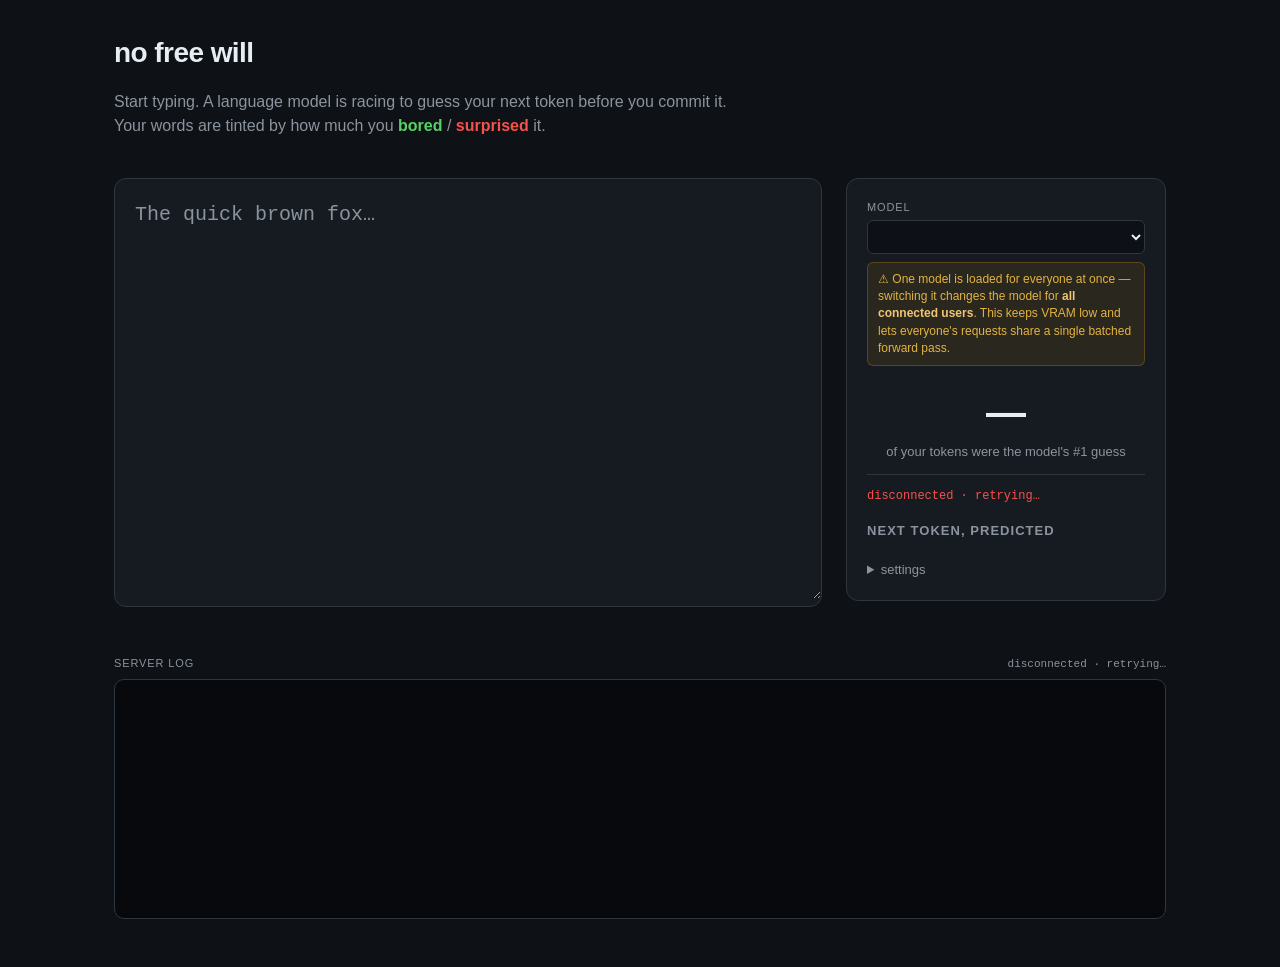
==== static/index.html @ 38d9404d "Batch inference, per-model quant, live log terminal, UX fixes Inference / serving: - Dynamic batchin" ====
<!DOCTYPE html>
<html lang="en">
<head>
  <meta charset="utf-8" />
  <meta name="viewport" content="width=device-width, initial-scale=1" />
  <title>no free will · the model predicts you</title>
  <link rel="stylesheet" href="style.css" />
</head>
<body>
  <header>
    <h1>no free will</h1>
    <p class="tagline">
      Start typing. A language model is racing to guess your next token before
      you commit it. Your words are tinted by how much you
      <span class="legend green">bored</span> /
      <span class="legend red">surprised</span> it.
    </p>
  </header>

  <main>
    <section class="editor-wrap">
      <!-- backdrop renders colored tokens + the ghost prediction;
           the textarea on top has transparent text but a visible caret. -->
      <div id="backdrop" aria-hidden="true"><span id="highlights"></span><span id="ghost"></span></div>
      <textarea id="input" spellcheck="false" autocomplete="off"
                placeholder="The quick brown fox…"></textarea>
    </section>

    <aside class="panel">
      <label class="model-picker">
        <span>model</span>
        <select id="model"></select>
      </label>
      <p class="model-warning">
        ⚠ One model is loaded for everyone at once — switching it changes the
        model for <strong>all connected users</strong>. This keeps VRAM low and
        lets everyone's requests share a single batched forward pass.
      </p>

      <div class="stat">
        <div class="stat-big"><span id="accuracy">—</span></div>
        <div class="stat-label">of your tokens were the model's #1 guess</div>
      </div>

      <div class="status" id="status">connecting…</div>

      <h2>Next token, predicted</h2>
      <ol id="predictions" class="predictions"></ol>

      <details class="settings">
        <summary>settings</summary>
        <label>show top
          <input id="topk" type="number" min="1" max="40" value="10" /> guesses
        </label>
      </details>
    </aside>
  </main>

  <section class="logs">
    <div class="logs-bar">
      <span>server log</span>
      <span class="logs-status" id="logstatus">connecting…</span>
    </div>
    <pre id="logterm" class="logterm" aria-live="off"></pre>
  </section>

  <script src="app.js"></script>
</body>
</html>
---- static/style.css ----
:root {
  --bg: #0e1116;
  --panel: #161b22;
  --fg: #e6edf3;
  --muted: #8b949e;
  --accent: #58a6ff;
  --mono: "SF Mono", "JetBrains Mono", "Fira Code", Menlo, Consolas, monospace;
  /* The editor + backdrop MUST share these exactly or the overlay drifts. */
  --editor-font: var(--mono);
  --editor-size: 20px;
  --editor-line: 1.6;
  --editor-pad: 20px;
}

* { box-sizing: border-box; }

body {
  margin: 0;
  background: var(--bg);
  color: var(--fg);
  font-family: -apple-system, BlinkMacSystemFont, "Segoe UI", Roboto, sans-serif;
  line-height: 1.5;
}

header {
  max-width: 1100px;
  margin: 0 auto;
  padding: 32px 24px 8px;
}

h1 {
  margin: 0;
  font-size: 28px;
  letter-spacing: -0.02em;
}

.tagline { color: var(--muted); max-width: 70ch; }
.legend { font-weight: 600; }
.legend.green { color: #56d364; }
.legend.red { color: #f85149; }

main {
  max-width: 1100px;
  margin: 0 auto;
  padding: 16px 24px 48px;
  display: grid;
  grid-template-columns: 1fr 320px;
  gap: 24px;
  align-items: start;
}

@media (max-width: 820px) {
  main { grid-template-columns: 1fr; }
}

/* --- editor: textarea stacked exactly over a styled backdrop --- */
.editor-wrap {
  position: relative;
  background: var(--panel);
  border: 1px solid #30363d;
  border-radius: 12px;
  min-height: 420px;
}

#backdrop, #input {
  margin: 0;
  border: 0;
  width: 100%;
  min-height: 420px;
  padding: var(--editor-pad);
  font-family: var(--editor-font);
  font-size: var(--editor-size);
  line-height: var(--editor-line);
  white-space: pre-wrap;
  overflow-wrap: break-word;
  word-break: break-word;
  letter-spacing: normal;
  tab-size: 4;
}

#backdrop {
  position: absolute;
  inset: 0;
  color: var(--fg);
  pointer-events: none;
  overflow: hidden;
}

#input {
  position: relative;
  background: transparent;
  color: transparent;
  caret-color: var(--accent);
  resize: vertical;
  outline: none;
}
#input::placeholder { color: var(--muted); }

#ghost { color: var(--muted); opacity: 0.55; }
#ghost::before { content: ""; }

/* Each token is an inline span with a surprisal-colored *background* chip
   (set from JS). A faint inset line on the left edge delineates every token
   boundary — including subword splits — without changing layout (no
   padding/border), so the backdrop stays aligned with the textarea caret. */
.tok {
  border-radius: 2px;
  box-shadow: inset 1px 0 0 rgba(230, 237, 243, 0.16);
}

/* --- side panel --- */
.panel {
  background: var(--panel);
  border: 1px solid #30363d;
  border-radius: 12px;
  padding: 20px;
  position: sticky;
  top: 16px;
}

.model-picker { display: block; margin-bottom: 8px; }
.model-warning {
  margin: 0 0 16px;
  padding: 8px 10px;
  font-size: 12px;
  line-height: 1.45;
  color: #e3b341;
  background: rgba(187, 128, 9, 0.12);
  border: 1px solid rgba(187, 128, 9, 0.35);
  border-radius: 6px;
}
.model-warning strong { color: #f0c674; }
.model-picker span { display: block; font-size: 11px; text-transform: uppercase; letter-spacing: 0.08em; color: var(--muted); margin-bottom: 4px; }
#model {
  width: 100%;
  background: #0d1117;
  color: var(--fg);
  border: 1px solid #30363d;
  border-radius: 6px;
  padding: 7px 8px;
  font-size: 14px;
  font-family: var(--mono);
}

.stat { text-align: center; padding-bottom: 12px; border-bottom: 1px solid #30363d; }
.stat-big { font-size: 40px; font-weight: 700; font-variant-numeric: tabular-nums; }
.stat-label { color: var(--muted); font-size: 13px; }

.status { font-size: 12px; color: var(--muted); margin: 12px 0; font-family: var(--mono); }
.status.ok { color: #56d364; }
.status.err { color: #f85149; }

h2 { font-size: 13px; text-transform: uppercase; letter-spacing: 0.08em; color: var(--muted); margin: 16px 0 8px; }

.predictions { list-style: none; margin: 0; padding: 0; }
.predictions li {
  position: relative;
  display: flex;
  justify-content: space-between;
  gap: 8px;
  padding: 5px 8px;
  border-radius: 6px;
  font-family: var(--mono);
  font-size: 14px;
  overflow: hidden;
}
.predictions li .bar {
  position: absolute;
  inset: 0 auto 0 0;
  background: rgba(88, 166, 255, 0.18);
  z-index: 0;
}
.predictions li .tokname,
.predictions li .prob { position: relative; z-index: 1; }
.predictions li .tokname { white-space: pre; }
.predictions li .prob { color: var(--muted); font-variant-numeric: tabular-nums; }
.predictions li:first-child .bar { background: rgba(86, 211, 100, 0.22); }

.settings { margin-top: 20px; color: var(--muted); font-size: 13px; }
.settings input { width: 56px; background: #0d1117; color: var(--fg); border: 1px solid #30363d; border-radius: 4px; padding: 2px 4px; }

/* --- live server-log terminal below the editor --- */
.logs {
  max-width: 1100px;
  margin: 0 auto 48px;
  padding: 0 24px;
}
.logs-bar {
  display: flex;
  justify-content: space-between;
  align-items: baseline;
  font-size: 11px;
  text-transform: uppercase;
  letter-spacing: 0.08em;
  color: var(--muted);
  margin-bottom: 6px;
}
.logs-status { text-transform: none; letter-spacing: normal; font-family: var(--mono); }
.logterm {
  margin: 0;
  height: 240px;
  overflow-y: auto;
  background: #07090d;
  border: 1px solid #30363d;
  border-radius: 10px;
  padding: 12px 14px;
  font-family: var(--mono);
  font-size: 12px;
  line-height: 1.45;
  color: #8ddb9b;
  white-space: pre-wrap;
  word-break: break-word;
  tab-size: 8;
}
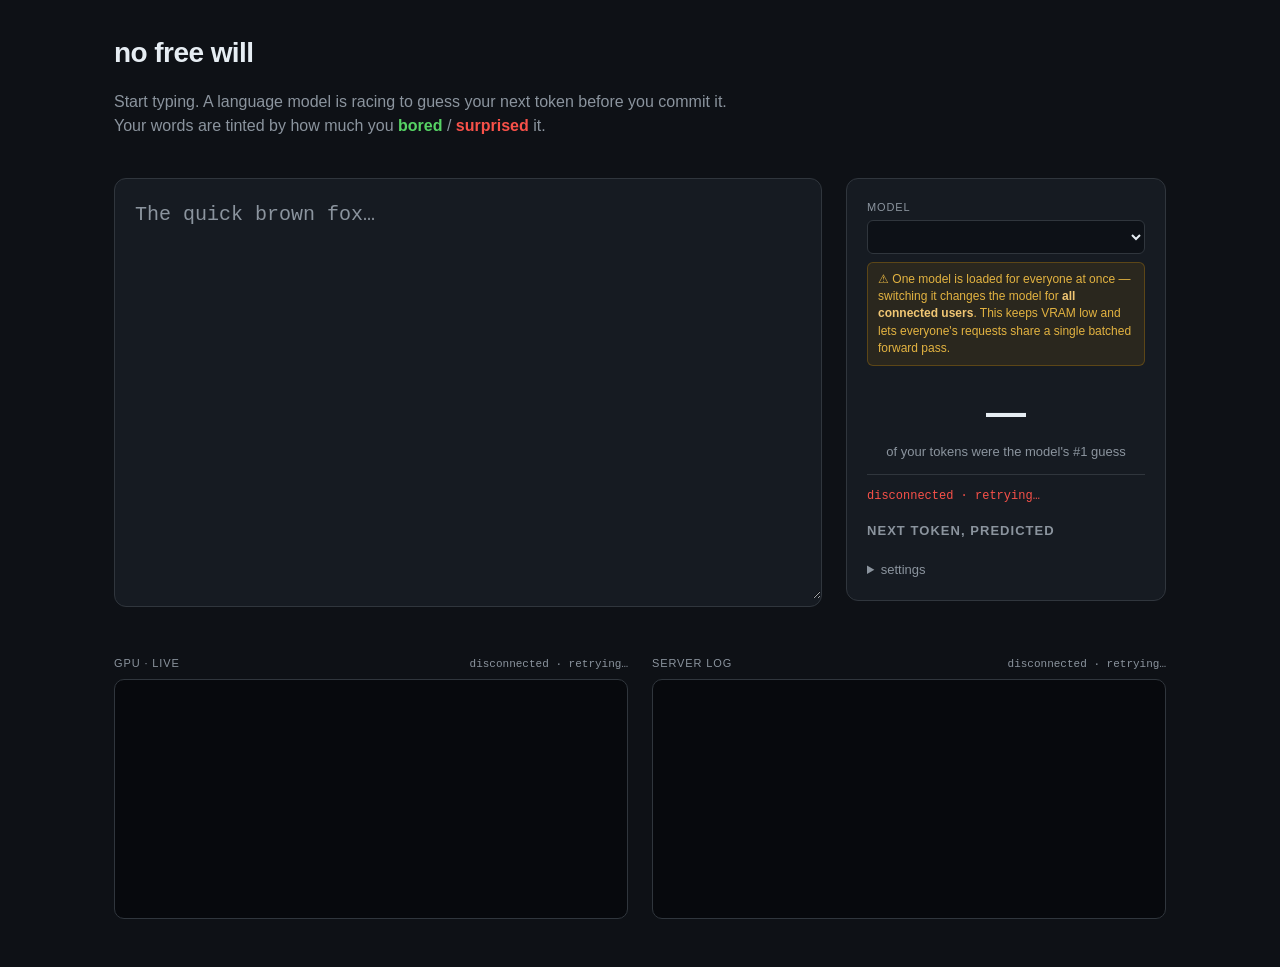
==== commit 332a6b8e: "Live GPU monitor panel + run 7B in bf16 (no quant) - Add a second in-page terminal: a /gpu WebSocket" ====
--- a/static/index.html
+++ b/static/index.html
@@ -56,12 +56,21 @@
     </aside>
   </main>
 
-  <section class="logs">
-    <div class="logs-bar">
-      <span>server log</span>
-      <span class="logs-status" id="logstatus">connecting…</span>
+  <section class="terminals">
+    <div class="term-col">
+      <div class="logs-bar">
+        <span>GPU · live</span>
+        <span class="logs-status" id="gpustatus">connecting…</span>
+      </div>
+      <pre id="gputerm" class="logterm gputerm" aria-live="off"></pre>
     </div>
-    <pre id="logterm" class="logterm" aria-live="off"></pre>
+    <div class="term-col">
+      <div class="logs-bar">
+        <span>server log</span>
+        <span class="logs-status" id="logstatus">connecting…</span>
+      </div>
+      <pre id="logterm" class="logterm" aria-live="off"></pre>
+    </div>
   </section>
 
   <script src="app.js"></script>
--- a/static/style.css
+++ b/static/style.css
@@ -179,7 +179,20 @@
 .settings { margin-top: 20px; color: var(--muted); font-size: 13px; }
 .settings input { width: 56px; background: #0d1117; color: var(--fg); border: 1px solid #30363d; border-radius: 4px; padding: 2px 4px; }
 
-/* --- live server-log terminal below the editor --- */
+/* --- live terminals below the editor: GPU monitor + server log --- */
+.terminals {
+  max-width: 1100px;
+  margin: 0 auto 48px;
+  padding: 0 24px;
+  display: grid;
+  grid-template-columns: 1fr 1fr;
+  gap: 24px;
+  align-items: start;
+}
+@media (max-width: 820px) {
+  .terminals { grid-template-columns: 1fr; }
+}
+.term-col { min-width: 0; }
 .logs {
   max-width: 1100px;
   margin: 0 auto 48px;
@@ -212,3 +225,4 @@
   word-break: break-word;
   tab-size: 8;
 }
+.gputerm { color: #58a6ff; }
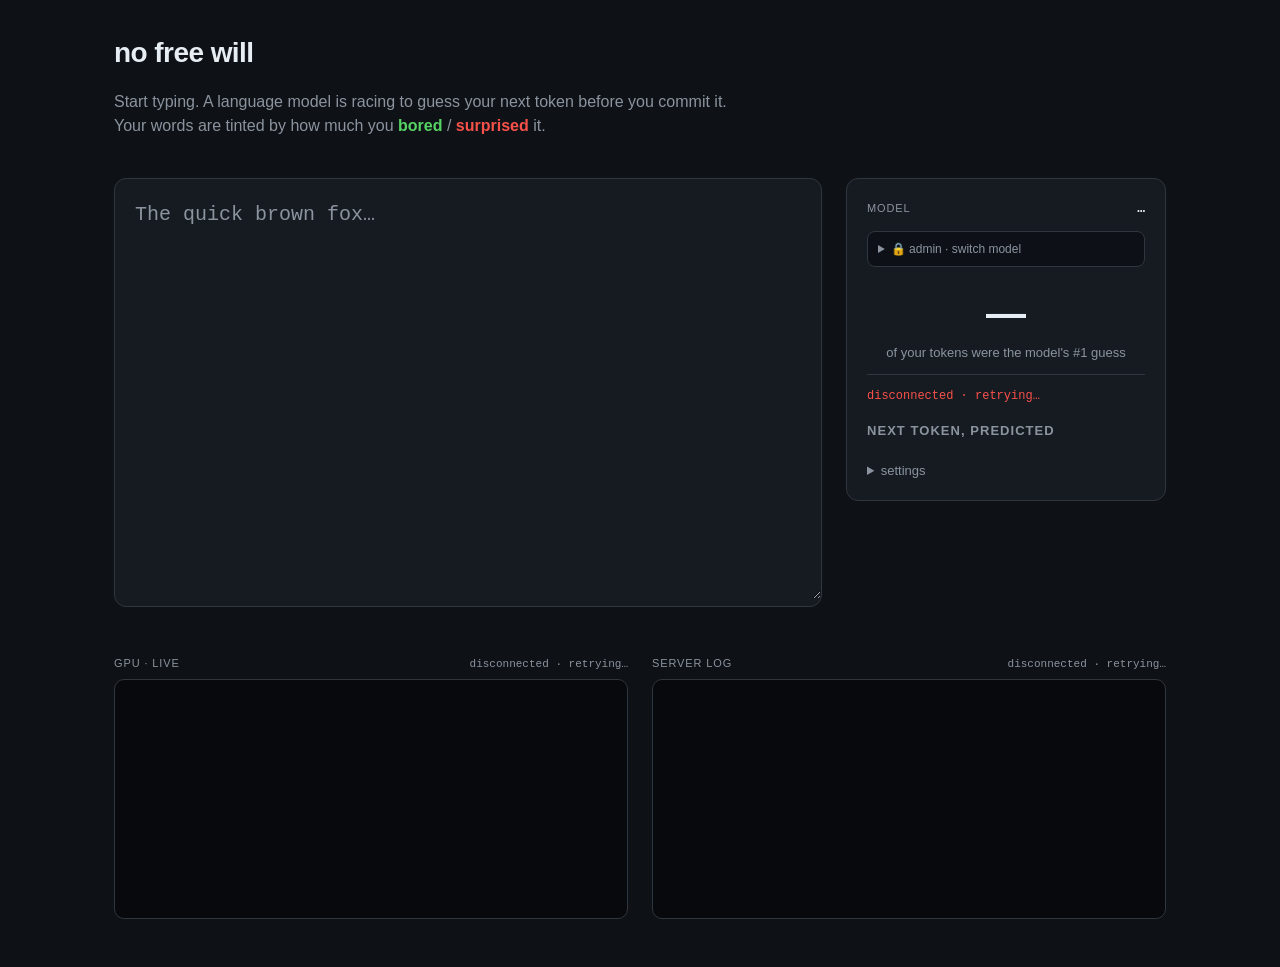
==== commit f47f587e: "Default to Qwen2.5-7B; add password-gated admin model switcher - Default model is now Qwen/Qwen2.5-7" ====
--- a/static/index.html
+++ b/static/index.html
@@ -27,15 +27,25 @@
     </section>
 
     <aside class="panel">
-      <label class="model-picker">
+      <div class="model-current">
         <span>model</span>
-        <select id="model"></select>
-      </label>
-      <p class="model-warning">
-        ⚠ One model is loaded for everyone at once — switching it changes the
-        model for <strong>all connected users</strong>. This keeps VRAM low and
-        lets everyone's requests share a single batched forward pass.
-      </p>
+        <strong id="modelnow">…</strong>
+      </div>
+      <details class="admin">
+        <summary>🔒 admin · switch model</summary>
+        <div class="admin-body">
+          <div class="admin-row">
+            <input type="password" id="adminpass" placeholder="password" autocomplete="off" />
+            <button type="button" id="adminunlock">unlock</button>
+          </div>
+          <div class="admin-status" id="adminstatus">locked</div>
+          <select id="model" disabled></select>
+          <p class="model-warning">
+            ⚠ Switching changes the model for <strong>all connected users</strong>
+            (one model in VRAM, shared + batched).
+          </p>
+        </div>
+      </details>
 
       <div class="stat">
         <div class="stat-big"><span id="accuracy">—</span></div>
--- a/static/style.css
+++ b/static/style.css
@@ -118,6 +118,42 @@
   top: 16px;
 }
 
+/* current model (read-only) + password-gated admin panel */
+.model-current {
+  display: flex;
+  justify-content: space-between;
+  align-items: baseline;
+  gap: 8px;
+  margin-bottom: 12px;
+}
+.model-current span {
+  font-size: 11px; text-transform: uppercase; letter-spacing: 0.08em; color: var(--muted);
+}
+.model-current strong { font-family: var(--mono); font-size: 13px; text-align: right; }
+.admin {
+  margin-bottom: 16px;
+  border: 1px solid #30363d;
+  border-radius: 8px;
+  padding: 8px 10px;
+  background: #0d1117;
+}
+.admin > summary { cursor: pointer; font-size: 12px; color: var(--muted); user-select: none; }
+.admin-body { margin-top: 10px; display: flex; flex-direction: column; gap: 8px; }
+.admin-row { display: flex; gap: 6px; }
+.admin-row input {
+  flex: 1; min-width: 0;
+  background: #0d1117; color: var(--fg);
+  border: 1px solid #30363d; border-radius: 6px; padding: 6px 8px; font-size: 13px;
+}
+.admin-row button {
+  background: #21262d; color: var(--fg);
+  border: 1px solid #30363d; border-radius: 6px; padding: 6px 10px; cursor: pointer; font-size: 13px;
+}
+.admin-row button:hover { background: #30363d; }
+.admin-status { font-size: 11px; color: var(--muted); font-family: var(--mono); }
+.admin-status.ok { color: #56d364; }
+.admin-status.err { color: #f85149; }
+#model[disabled] { opacity: 0.5; cursor: not-allowed; }
 .model-picker { display: block; margin-bottom: 8px; }
 .model-warning {
   margin: 0 0 16px;
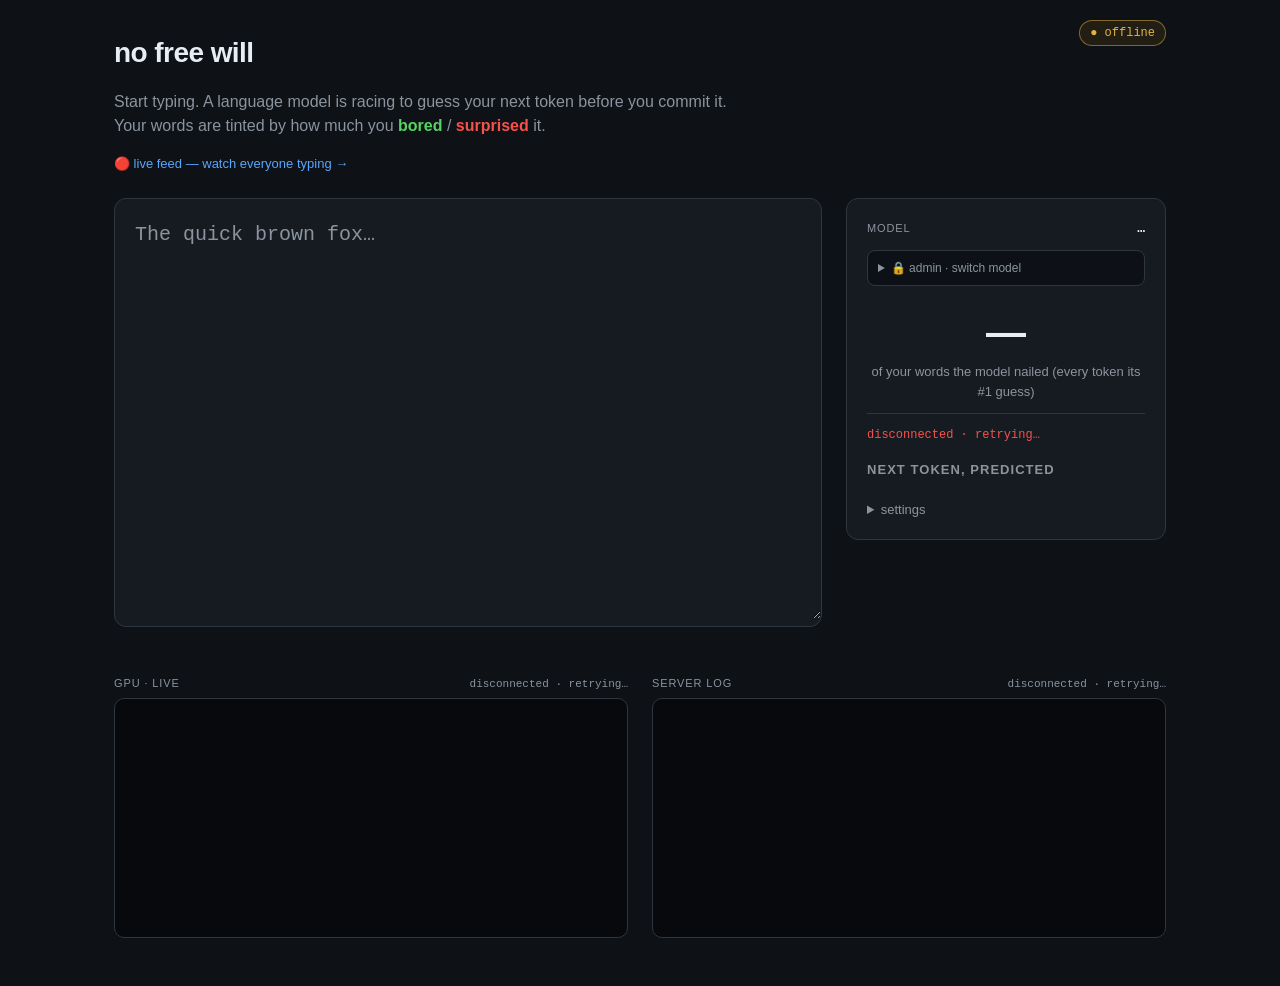
==== commit 3ee54f6a: "Word-level accuracy, VRAM token cap, live conversations, version indicator Prediction / accuracy: - " ====
--- a/static/index.html
+++ b/static/index.html
@@ -8,6 +8,7 @@
 </head>
 <body>
   <header>
+    <button id="reloadbtn" class="reload" type="button" title="reload to apply updates">● checking…</button>
     <h1>no free will</h1>
     <p class="tagline">
       Start typing. A language model is racing to guess your next token before
@@ -15,6 +16,7 @@
       <span class="legend green">bored</span> /
       <span class="legend red">surprised</span> it.
     </p>
+    <p class="viewer-link"><a href="viewer.html">🔴 live feed — watch everyone typing →</a></p>
   </header>
 
   <main>
@@ -44,12 +46,17 @@
             ⚠ Switching changes the model for <strong>all connected users</strong>
             (one model in VRAM, shared + batched).
           </p>
+          <label class="admin-field">
+            <span>max tokens / request</span>
+            <input type="number" id="maxtokens" min="16" max="32768" step="16" disabled />
+          </label>
+          <button type="button" id="maxtokensapply" disabled>apply token cap</button>
         </div>
       </details>
 
       <div class="stat">
         <div class="stat-big"><span id="accuracy">—</span></div>
-        <div class="stat-label">of your tokens were the model's #1 guess</div>
+        <div class="stat-label">of your words the model nailed (every token its #1 guess)</div>
       </div>
 
       <div class="status" id="status">connecting…</div>
--- a/static/style.css
+++ b/static/style.css
@@ -26,7 +26,36 @@
   max-width: 1100px;
   margin: 0 auto;
   padding: 32px 24px 8px;
-}
+  position: relative;
+}
+
+/* "running the latest code?" pill, top-right of the header */
+.reload {
+  position: absolute;
+  top: 20px;
+  right: 24px;
+  font-family: var(--mono);
+  font-size: 12px;
+  padding: 5px 10px;
+  border-radius: 999px;
+  border: 1px solid #30363d;
+  background: #161b22;
+  color: var(--muted);
+  cursor: pointer;
+}
+.reload.ok { color: #56d364; border-color: rgba(86, 211, 100, 0.4); }
+.reload.stale { color: #e3b341; border-color: rgba(227, 179, 65, 0.5); background: rgba(187, 128, 9, 0.12); }
+.reload:hover { filter: brightness(1.15); }
+
+.viewer-link { margin: 4px 0 0; font-size: 13px; }
+.viewer-link a { color: var(--accent); text-decoration: none; }
+.viewer-link a:hover { text-decoration: underline; }
+
+.admin-field { display: flex; justify-content: space-between; align-items: center; gap: 8px; font-size: 12px; color: var(--muted); }
+.admin-field input { width: 96px; background: #0d1117; color: var(--fg); border: 1px solid #30363d; border-radius: 6px; padding: 5px 7px; font-size: 13px; }
+#maxtokensapply { background: #21262d; color: var(--fg); border: 1px solid #30363d; border-radius: 6px; padding: 6px 10px; cursor: pointer; font-size: 13px; }
+#maxtokensapply:hover { background: #30363d; }
+#maxtokensapply[disabled], .admin-field input[disabled] { opacity: 0.5; cursor: not-allowed; }
 
 h1 {
   margin: 0;
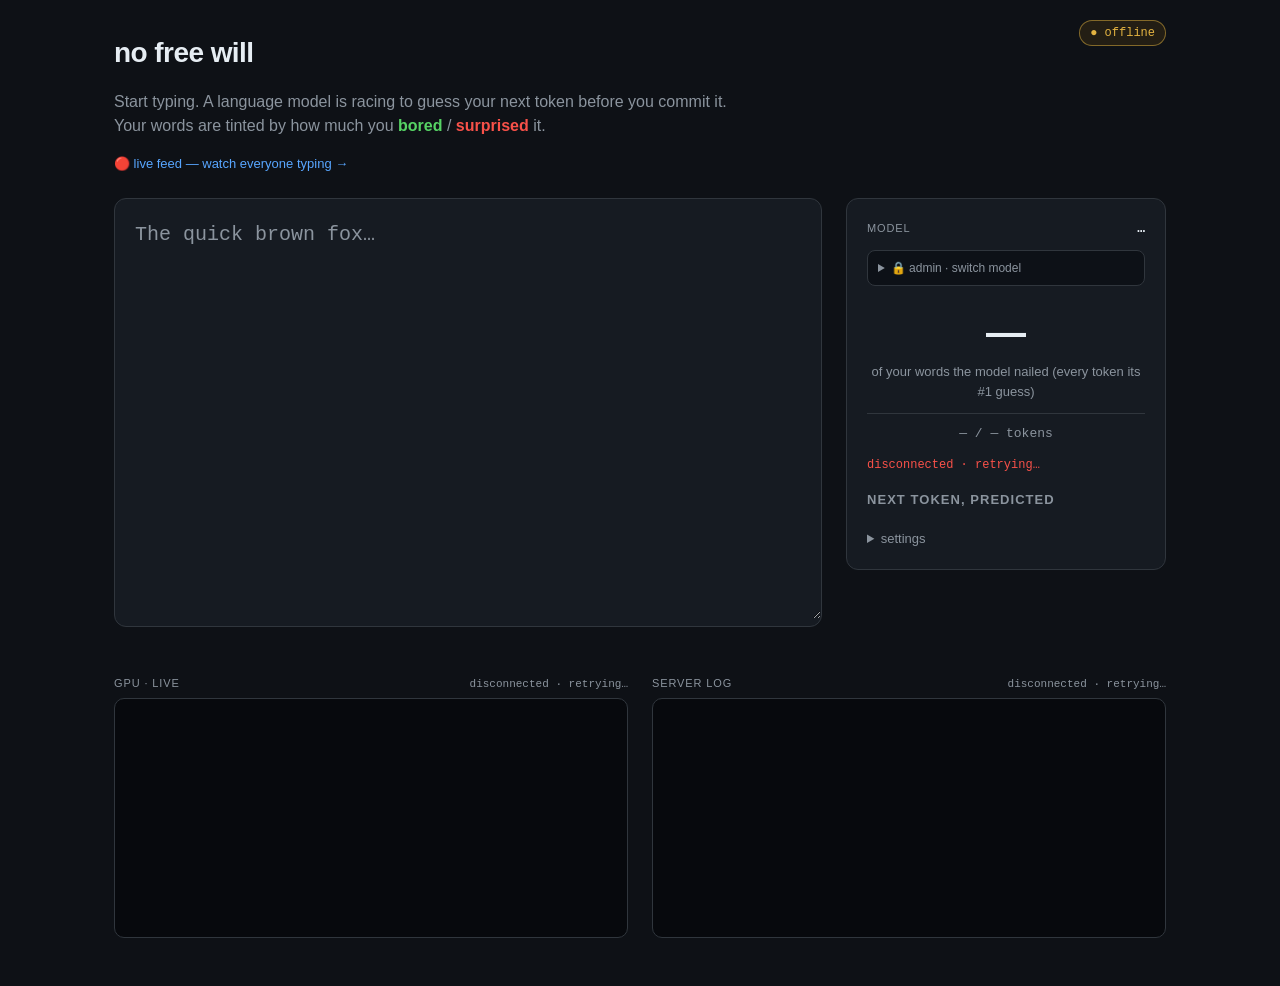
==== commit 505e8dc7: "Dedicated, persistent token counter in the side panel The current/max token count was buried in the " ====
--- a/static/index.html
+++ b/static/index.html
@@ -59,6 +59,8 @@
         <div class="stat-label">of your words the model nailed (every token its #1 guess)</div>
       </div>
 
+      <div class="tokens" id="tokencount">— / — tokens</div>
+
       <div class="status" id="status">connecting…</div>
 
       <h2>Next token, predicted</h2>
--- a/static/style.css
+++ b/static/style.css
@@ -211,6 +211,9 @@
 .stat-big { font-size: 40px; font-weight: 700; font-variant-numeric: tabular-nums; }
 .stat-label { color: var(--muted); font-size: 13px; }
 
+.tokens { text-align: center; font-family: var(--mono); font-size: 13px; color: var(--muted); margin: 10px 0; font-variant-numeric: tabular-nums; }
+.tokens.warn { color: #e3b341; }
+
 .status { font-size: 12px; color: var(--muted); margin: 12px 0; font-family: var(--mono); }
 .status.ok { color: #56d364; }
 .status.err { color: #f85149; }
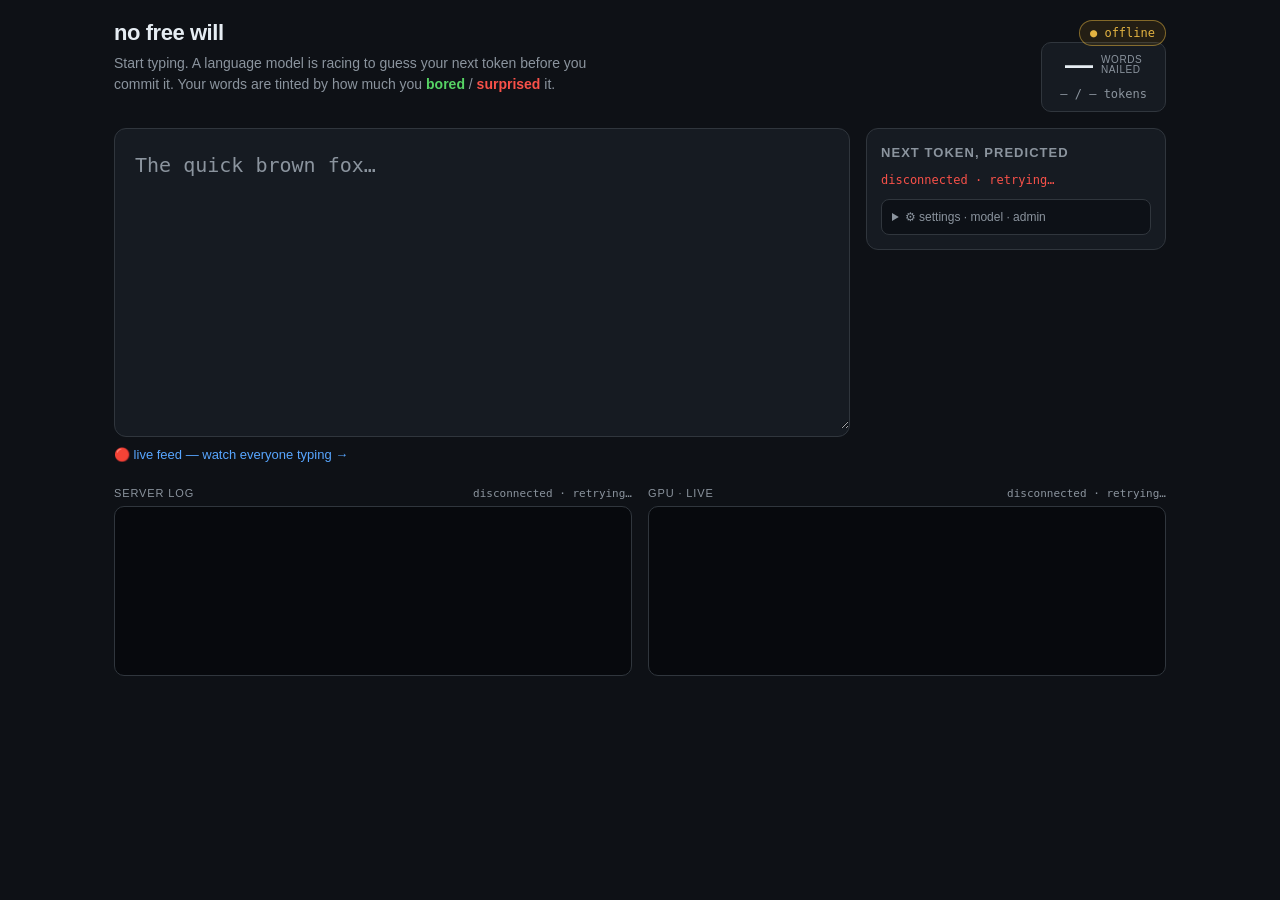
==== commit 6f011bc6: "Gemma 4 12B default + UI compaction, compact GPU panel, admin tooling Model / infra: - Default to go" ====
--- a/static/index.html
+++ b/static/index.html
@@ -4,40 +4,65 @@
   <meta charset="utf-8" />
   <meta name="viewport" content="width=device-width, initial-scale=1" />
   <title>no free will · the model predicts you</title>
-  <link rel="stylesheet" href="style.css" />
+  <link rel="stylesheet" href="style.css?v=5" />
 </head>
 <body>
   <header>
     <button id="reloadbtn" class="reload" type="button" title="reload to apply updates">● checking…</button>
-    <h1>no free will</h1>
-    <p class="tagline">
-      Start typing. A language model is racing to guess your next token before
-      you commit it. Your words are tinted by how much you
-      <span class="legend green">bored</span> /
-      <span class="legend red">surprised</span> it.
-    </p>
-    <p class="viewer-link"><a href="viewer.html">🔴 live feed — watch everyone typing →</a></p>
+    <div class="header-main">
+      <h1>no free will</h1>
+      <p class="tagline">
+        Start typing. A language model is racing to guess your next token before
+        you commit it. Your words are tinted by how much you
+        <span class="legend green">bored</span> /
+        <span class="legend red">surprised</span> it.
+      </p>
+    </div>
+    <!-- score + token count live up here, using the free header space -->
+    <div class="header-stats">
+      <div class="hstat">
+        <span id="accuracy" class="hstat-num">—</span>
+        <span class="hstat-lbl">words<br>nailed</span>
+      </div>
+      <div class="tokens" id="tokencount">— / — tokens</div>
+    </div>
   </header>
 
   <main>
-    <section class="editor-wrap">
-      <!-- backdrop renders colored tokens + the ghost prediction;
-           the textarea on top has transparent text but a visible caret. -->
-      <div id="backdrop" aria-hidden="true"><span id="highlights"></span><span id="ghost"></span></div>
-      <textarea id="input" spellcheck="false" autocomplete="off"
-                placeholder="The quick brown fox…"></textarea>
-    </section>
+    <div class="editor-col">
+      <section class="editor-wrap">
+        <!-- backdrop renders colored tokens + the ghost prediction;
+             the textarea on top has transparent text but a visible caret. -->
+        <div id="backdrop" aria-hidden="true"><span id="highlights"></span><span id="ghost"></span></div>
+        <textarea id="input" spellcheck="false" autocomplete="off"
+                  placeholder="The quick brown fox…"></textarea>
+      </section>
+      <p class="viewer-link"><a href="viewer.html">🔴 live feed — watch everyone typing →</a></p>
+    </div>
 
     <aside class="panel">
-      <div class="model-current">
-        <span>model</span>
-        <strong id="modelnow">…</strong>
-      </div>
-      <details class="admin">
-        <summary>🔒 admin · switch model</summary>
-        <div class="admin-body">
+      <h2>Next token, predicted</h2>
+      <ol id="predictions" class="predictions"></ol>
+
+      <div class="status" id="status">connecting…</div>
+
+      <!-- Everything configurable (incl. admin) is tucked into one collapsible
+           panel so the page stays short by default. -->
+      <details class="settings">
+        <summary>⚙ settings · model · admin</summary>
+        <div class="settings-body">
+          <label class="topk-field">show top
+            <input id="topk" type="number" min="1" max="40" value="10" /> guesses
+          </label>
+
+          <div class="model-current">
+            <span>model</span>
+            <strong id="modelnow">…</strong>
+          </div>
+
+          <div class="admin-sep">🔒 admin</div>
           <div class="admin-row">
-            <input type="password" id="adminpass" placeholder="password" autocomplete="off" />
+            <input type="password" id="adminpass" placeholder="admin password" autocomplete="off" />
             <button type="button" id="adminunlock">unlock</button>
           </div>
           <div class="admin-status" id="adminstatus">locked</div>
@@ -51,26 +76,15 @@
             <input type="number" id="maxtokens" min="16" max="32768" step="16" disabled />
           </label>
           <button type="button" id="maxtokensapply" disabled>apply token cap</button>
+          <label class="admin-toggle">
+            <input type="checkbox" id="viewertoggle" disabled />
+            <span>live conversation viewer (<a href="viewer.html" target="_blank">/viewer.html</a>)</span>
+          </label>
+          <button type="button" id="rebootbtn" disabled
+                  title="kill and restart the server process — reloads code + model and briefly drops everyone">
+            ⟳ reboot server
+          </button>
         </div>
-      </details>
-
-      <div class="stat">
-        <div class="stat-big"><span id="accuracy">—</span></div>
-        <div class="stat-label">of your words the model nailed (every token its #1 guess)</div>
-      </div>
-
-      <div class="tokens" id="tokencount">— / — tokens</div>
-
-      <div class="status" id="status">connecting…</div>
-
-      <h2>Next token, predicted</h2>
-      <ol id="predictions" class="predictions"></ol>
-
-      <details class="settings">
-        <summary>settings</summary>
-        <label>show top
-          <input id="topk" type="number" min="1" max="40" value="10" /> guesses
-        </label>
       </details>
     </aside>
   </main>
@@ -78,20 +92,20 @@
   <section class="terminals">
     <div class="term-col">
       <div class="logs-bar">
-        <span>GPU · live</span>
-        <span class="logs-status" id="gpustatus">connecting…</span>
-      </div>
-      <pre id="gputerm" class="logterm gputerm" aria-live="off"></pre>
-    </div>
-    <div class="term-col">
-      <div class="logs-bar">
         <span>server log</span>
         <span class="logs-status" id="logstatus">connecting…</span>
       </div>
       <pre id="logterm" class="logterm" aria-live="off"></pre>
     </div>
+    <div class="term-col">
+      <div class="logs-bar">
+        <span>GPU · live</span>
+        <span class="logs-status" id="gpustatus">connecting…</span>
+      </div>
+      <div id="gpupanel" class="gpupanel" aria-live="off"></div>
+    </div>
   </section>
 
-  <script src="app.js"></script>
+  <script src="app.js?v=5"></script>
 </body>
 </html>
--- a/static/style.css
+++ b/static/style.css
@@ -25,9 +25,31 @@
 header {
   max-width: 1100px;
   margin: 0 auto;
-  padding: 32px 24px 8px;
+  padding: 16px 24px 6px;
   position: relative;
-}
+  display: flex;
+  align-items: flex-start;
+  gap: 24px;
+}
+.header-main { flex: 1; min-width: 0; }
+
+/* score + token count, boxed, in the free space right of the description */
+.header-stats {
+  flex: 0 0 auto;
+  margin-top: 26px;            /* clear the reload pill above it */
+  display: flex;
+  flex-direction: column;
+  align-items: center;
+  gap: 6px;
+  background: var(--panel);
+  border: 1px solid #30363d;
+  border-radius: 10px;
+  padding: 8px 18px;
+}
+.hstat { display: flex; align-items: center; gap: 8px; }
+.hstat-num { font-size: 28px; font-weight: 700; font-variant-numeric: tabular-nums; line-height: 1; }
+.hstat-lbl { font-size: 10px; text-transform: uppercase; letter-spacing: 0.06em; color: var(--muted); line-height: 1.05; }
+.header-stats .tokens { margin: 0; font-size: 12px; }
 
 /* "running the latest code?" pill, top-right of the header */
 .reload {
@@ -47,7 +69,7 @@
 .reload.stale { color: #e3b341; border-color: rgba(227, 179, 65, 0.5); background: rgba(187, 128, 9, 0.12); }
 .reload:hover { filter: brightness(1.15); }
 
-.viewer-link { margin: 4px 0 0; font-size: 13px; }
+.viewer-link { margin: 8px 0 0; font-size: 13px; }
 .viewer-link a { color: var(--accent); text-decoration: none; }
 .viewer-link a:hover { text-decoration: underline; }
 
@@ -56,14 +78,21 @@
 #maxtokensapply { background: #21262d; color: var(--fg); border: 1px solid #30363d; border-radius: 6px; padding: 6px 10px; cursor: pointer; font-size: 13px; }
 #maxtokensapply:hover { background: #30363d; }
 #maxtokensapply[disabled], .admin-field input[disabled] { opacity: 0.5; cursor: not-allowed; }
+.admin-toggle { display: flex; align-items: center; gap: 8px; font-size: 12px; color: var(--muted); cursor: pointer; }
+.admin-toggle input { width: auto; cursor: pointer; }
+.admin-toggle input[disabled] { opacity: 0.5; cursor: not-allowed; }
+.admin-toggle a { color: var(--muted); }
+#rebootbtn { background: #2d1518; color: #f0a0a0; border: 1px solid #5c2b2b; border-radius: 6px; padding: 6px 10px; cursor: pointer; font-size: 13px; }
+#rebootbtn:hover { background: #3d1c20; }
+#rebootbtn[disabled] { opacity: 0.5; cursor: not-allowed; }
 
 h1 {
   margin: 0;
-  font-size: 28px;
+  font-size: 22px;
   letter-spacing: -0.02em;
 }
 
-.tagline { color: var(--muted); max-width: 70ch; }
+.tagline { color: var(--muted); max-width: 64ch; margin: 4px 0 0; font-size: 14px; }
 .legend { font-weight: 600; }
 .legend.green { color: #56d364; }
 .legend.red { color: #f85149; }
@@ -71,16 +100,18 @@
 main {
   max-width: 1100px;
   margin: 0 auto;
-  padding: 16px 24px 48px;
+  padding: 10px 24px 20px;
   display: grid;
-  grid-template-columns: 1fr 320px;
-  gap: 24px;
+  grid-template-columns: 1fr 300px;
+  gap: 16px;
   align-items: start;
 }
 
 @media (max-width: 820px) {
   main { grid-template-columns: 1fr; }
 }
+
+.editor-col { min-width: 0; }
 
 /* --- editor: textarea stacked exactly over a styled backdrop --- */
 .editor-wrap {
@@ -88,14 +119,14 @@
   background: var(--panel);
   border: 1px solid #30363d;
   border-radius: 12px;
-  min-height: 420px;
+  min-height: 300px;
 }
 
 #backdrop, #input {
   margin: 0;
   border: 0;
   width: 100%;
-  min-height: 420px;
+  min-height: 300px;
   padding: var(--editor-pad);
   font-family: var(--editor-font);
   font-size: var(--editor-size);
@@ -142,9 +173,9 @@
   background: var(--panel);
   border: 1px solid #30363d;
   border-radius: 12px;
-  padding: 20px;
+  padding: 14px;
   position: sticky;
-  top: 16px;
+  top: 12px;
 }
 
 /* current model (read-only) + password-gated admin panel */
@@ -207,18 +238,14 @@
   font-family: var(--mono);
 }
 
-.stat { text-align: center; padding-bottom: 12px; border-bottom: 1px solid #30363d; }
-.stat-big { font-size: 40px; font-weight: 700; font-variant-numeric: tabular-nums; }
-.stat-label { color: var(--muted); font-size: 13px; }
-
-.tokens { text-align: center; font-family: var(--mono); font-size: 13px; color: var(--muted); margin: 10px 0; font-variant-numeric: tabular-nums; }
+.tokens { font-family: var(--mono); font-size: 13px; color: var(--muted); font-variant-numeric: tabular-nums; }
 .tokens.warn { color: #e3b341; }
 
-.status { font-size: 12px; color: var(--muted); margin: 12px 0; font-family: var(--mono); }
+.status { font-size: 12px; color: var(--muted); margin: 8px 0; font-family: var(--mono); }
 .status.ok { color: #56d364; }
 .status.err { color: #f85149; }
 
-h2 { font-size: 13px; text-transform: uppercase; letter-spacing: 0.08em; color: var(--muted); margin: 16px 0 8px; }
+h2 { font-size: 13px; text-transform: uppercase; letter-spacing: 0.08em; color: var(--muted); margin: 0 0 8px; }
 
 .predictions { list-style: none; margin: 0; padding: 0; }
 .predictions li {
@@ -226,10 +253,10 @@
   display: flex;
   justify-content: space-between;
   gap: 8px;
-  padding: 5px 8px;
+  padding: 3px 8px;
   border-radius: 6px;
   font-family: var(--mono);
-  font-size: 14px;
+  font-size: 13px;
   overflow: hidden;
 }
 .predictions li .bar {
@@ -244,28 +271,30 @@
 .predictions li .prob { color: var(--muted); font-variant-numeric: tabular-nums; }
 .predictions li:first-child .bar { background: rgba(86, 211, 100, 0.22); }
 
-.settings { margin-top: 20px; color: var(--muted); font-size: 13px; }
-.settings input { width: 56px; background: #0d1117; color: var(--fg); border: 1px solid #30363d; border-radius: 4px; padding: 2px 4px; }
-
-/* --- live terminals below the editor: GPU monitor + server log --- */
+/* One collapsible panel holding the top-k setting, current model + admin. */
+.settings { margin: 10px 0 0; border: 1px solid #30363d; border-radius: 8px; padding: 8px 10px; background: #0d1117; color: var(--muted); font-size: 13px; }
+.settings > summary { cursor: pointer; font-size: 12px; color: var(--muted); user-select: none; }
+.settings-body { margin-top: 12px; display: flex; flex-direction: column; gap: 8px; }
+.topk-field { color: var(--muted); font-size: 13px; }
+.topk-field input { width: 56px; background: #0d1117; color: var(--fg); border: 1px solid #30363d; border-radius: 4px; padding: 2px 4px; }
+.admin-sep { margin-top: 4px; padding-top: 10px; border-top: 1px solid #30363d; font-size: 11px; text-transform: uppercase; letter-spacing: 0.08em; color: var(--muted); }
+.settings-body .model-current { margin-bottom: 0; }
+.settings-body .model-warning { margin-bottom: 0; }
+
+/* --- live terminals below the editor: server log + GPU monitor, side by side --- */
 .terminals {
   max-width: 1100px;
-  margin: 0 auto 48px;
+  margin: 0 auto 20px;
   padding: 0 24px;
   display: grid;
   grid-template-columns: 1fr 1fr;
-  gap: 24px;
+  gap: 16px;
   align-items: start;
 }
 @media (max-width: 820px) {
   .terminals { grid-template-columns: 1fr; }
 }
 .term-col { min-width: 0; }
-.logs {
-  max-width: 1100px;
-  margin: 0 auto 48px;
-  padding: 0 24px;
-}
 .logs-bar {
   display: flex;
   justify-content: space-between;
@@ -274,23 +303,40 @@
   text-transform: uppercase;
   letter-spacing: 0.08em;
   color: var(--muted);
-  margin-bottom: 6px;
+  margin-bottom: 4px;
 }
 .logs-status { text-transform: none; letter-spacing: normal; font-family: var(--mono); }
 .logterm {
   margin: 0;
-  height: 240px;
+  height: 170px;
   overflow-y: auto;
   background: #07090d;
   border: 1px solid #30363d;
   border-radius: 10px;
-  padding: 12px 14px;
-  font-family: var(--mono);
-  font-size: 12px;
+  padding: 10px 12px;
+  font-family: var(--mono);
+  font-size: 11px;
   line-height: 1.45;
   color: #8ddb9b;
   white-space: pre-wrap;
   word-break: break-word;
   tab-size: 8;
 }
-.gputerm { color: #58a6ff; }
+
+/* --- compact GPU monitor: one info line + horizontal ASCII bars (util, mem) --- */
+.gpupanel {
+  height: 170px;
+  overflow: auto;
+  background: #07090d;
+  border: 1px solid #30363d;
+  border-radius: 10px;
+  padding: 10px 12px;
+  font-family: var(--mono);
+  font-size: 12px;
+  line-height: 1.5;
+  color: var(--muted);
+  white-space: pre;
+}
+.gpupanel .gbar { letter-spacing: -0.5px; color: var(--accent); }
+.gpupanel .gbar-mem { color: var(--accent); }
+.gpu-err { color: #f85149; }
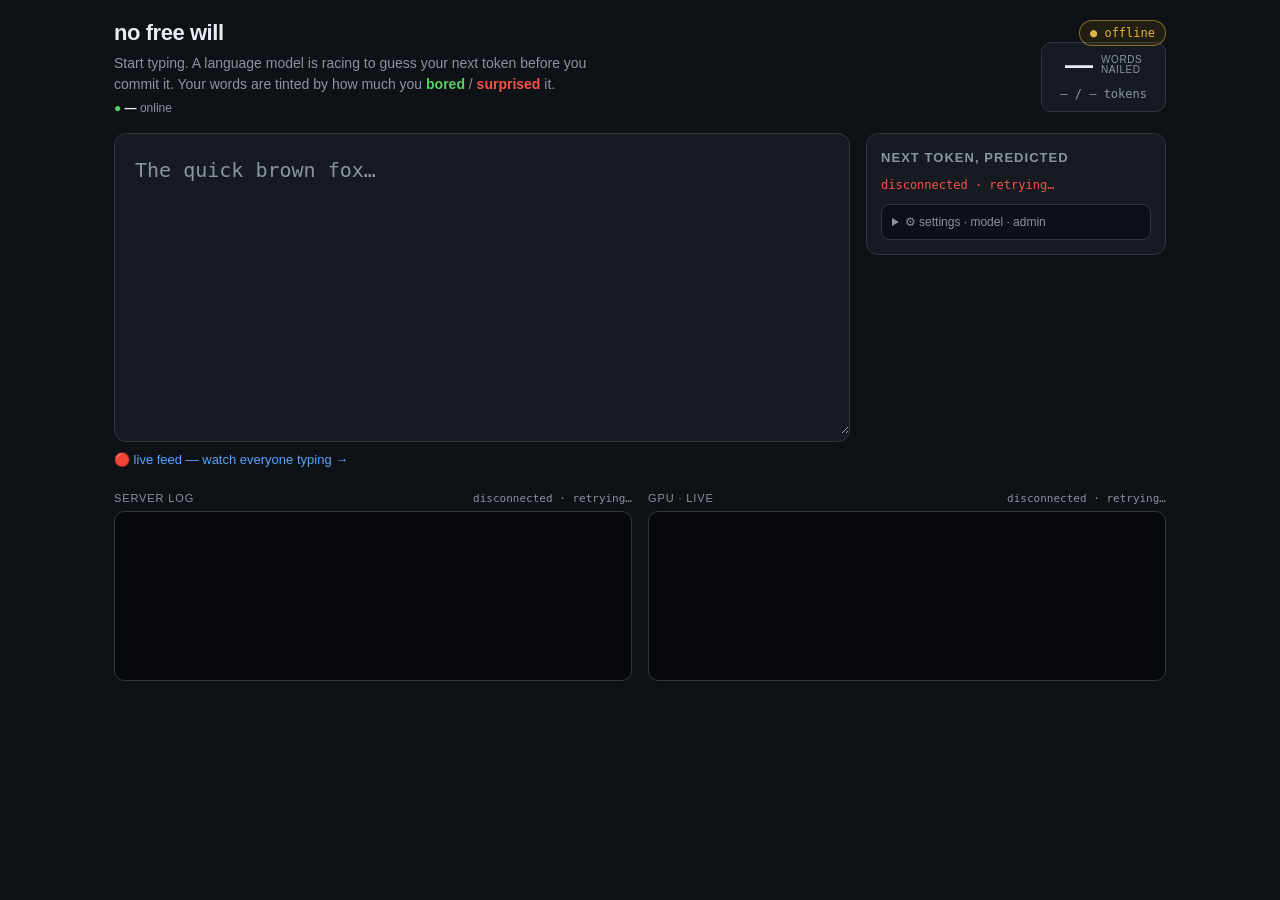
==== commit fcd6fba1: "Show live count of users online on the front page Server broadcasts the current /ws client count on " ====
--- a/static/index.html
+++ b/static/index.html
@@ -4,7 +4,7 @@
   <meta charset="utf-8" />
   <meta name="viewport" content="width=device-width, initial-scale=1" />
   <title>no free will · the model predicts you</title>
-  <link rel="stylesheet" href="style.css?v=5" />
+  <link rel="stylesheet" href="style.css?v=6" />
 </head>
 <body>
   <header>
@@ -17,6 +17,7 @@
         <span class="legend green">bored</span> /
         <span class="legend red">surprised</span> it.
       </p>
+      <p class="online"><span class="online-dot">●</span> <span id="onlinecount">—</span> online</p>
     </div>
     <!-- score + token count live up here, using the free header space -->
     <div class="header-stats">
@@ -106,6 +107,6 @@
     </div>
   </section>
 
-  <script src="app.js?v=5"></script>
+  <script src="app.js?v=6"></script>
 </body>
 </html>
--- a/static/style.css
+++ b/static/style.css
@@ -93,6 +93,9 @@
 }
 
 .tagline { color: var(--muted); max-width: 64ch; margin: 4px 0 0; font-size: 14px; }
+.online { margin: 4px 0 0; font-size: 12px; color: var(--muted); font-variant-numeric: tabular-nums; }
+.online-dot { color: #56d364; }
+#onlinecount { color: var(--fg); font-weight: 600; }
 .legend { font-weight: 600; }
 .legend.green { color: #56d364; }
 .legend.red { color: #f85149; }
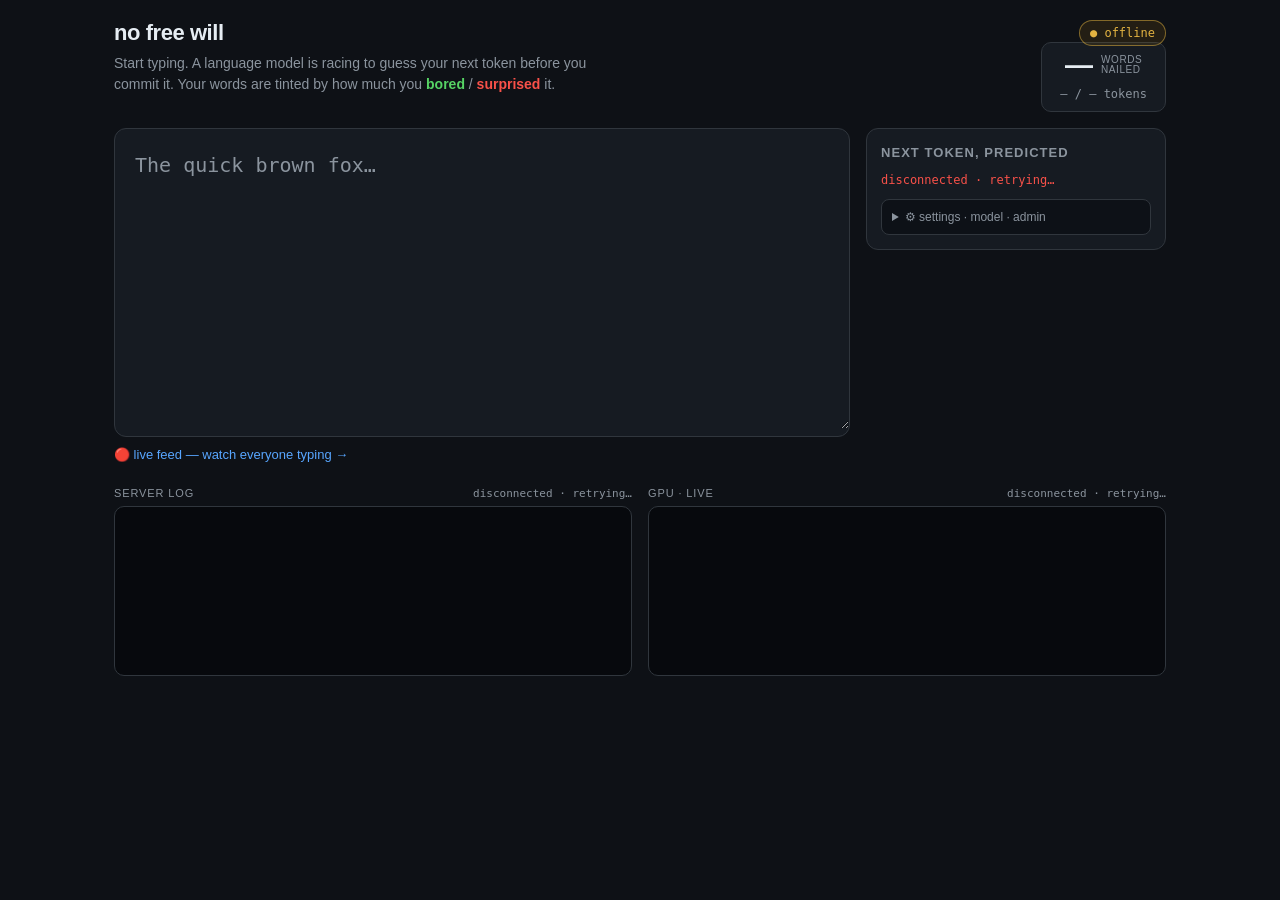
==== commit 6c7abf9a: "Cut seq budget to 1024, highlight truncated text, add inactivity timeout - SAFE_TOKEN_BUDGET 2048 ->" ====
--- a/static/index.html
+++ b/static/index.html
@@ -4,7 +4,7 @@
   <meta charset="utf-8" />
   <meta name="viewport" content="width=device-width, initial-scale=1" />
   <title>no free will · the model predicts you</title>
-  <link rel="stylesheet" href="style.css?v=6" />
+  <link rel="stylesheet" href="style.css?v=7" />
 </head>
 <body>
   <header>
@@ -17,7 +17,6 @@
         <span class="legend green">bored</span> /
         <span class="legend red">surprised</span> it.
       </p>
-      <p class="online"><span class="online-dot">●</span> <span id="onlinecount">—</span> online</p>
     </div>
     <!-- score + token count live up here, using the free header space -->
     <div class="header-stats">
@@ -107,6 +106,6 @@
     </div>
   </section>
 
-  <script src="app.js?v=6"></script>
+  <script src="app.js?v=7"></script>
 </body>
 </html>
--- a/static/style.css
+++ b/static/style.css
@@ -93,9 +93,6 @@
 }
 
 .tagline { color: var(--muted); max-width: 64ch; margin: 4px 0 0; font-size: 14px; }
-.online { margin: 4px 0 0; font-size: 12px; color: var(--muted); font-variant-numeric: tabular-nums; }
-.online-dot { color: #56d364; }
-#onlinecount { color: var(--fg); font-weight: 600; }
 .legend { font-weight: 600; }
 .legend.green { color: #56d364; }
 .legend.red { color: #f85149; }
@@ -169,6 +166,15 @@
 .tok {
   border-radius: 2px;
   box-shadow: inset 1px 0 0 rgba(230, 237, 243, 0.16);
+}
+
+/* Text past the token cap: dropped before the model ever saw it. Red font + a
+   faint red wash so the truncated tail is unmistakable. Color/background only
+   (no padding/border) so the backdrop stays glyph-aligned with the textarea. */
+.truncated {
+  color: #f85149;
+  background: rgba(248, 81, 73, 0.13);
+  border-radius: 2px;
 }
 
 /* --- side panel --- */
